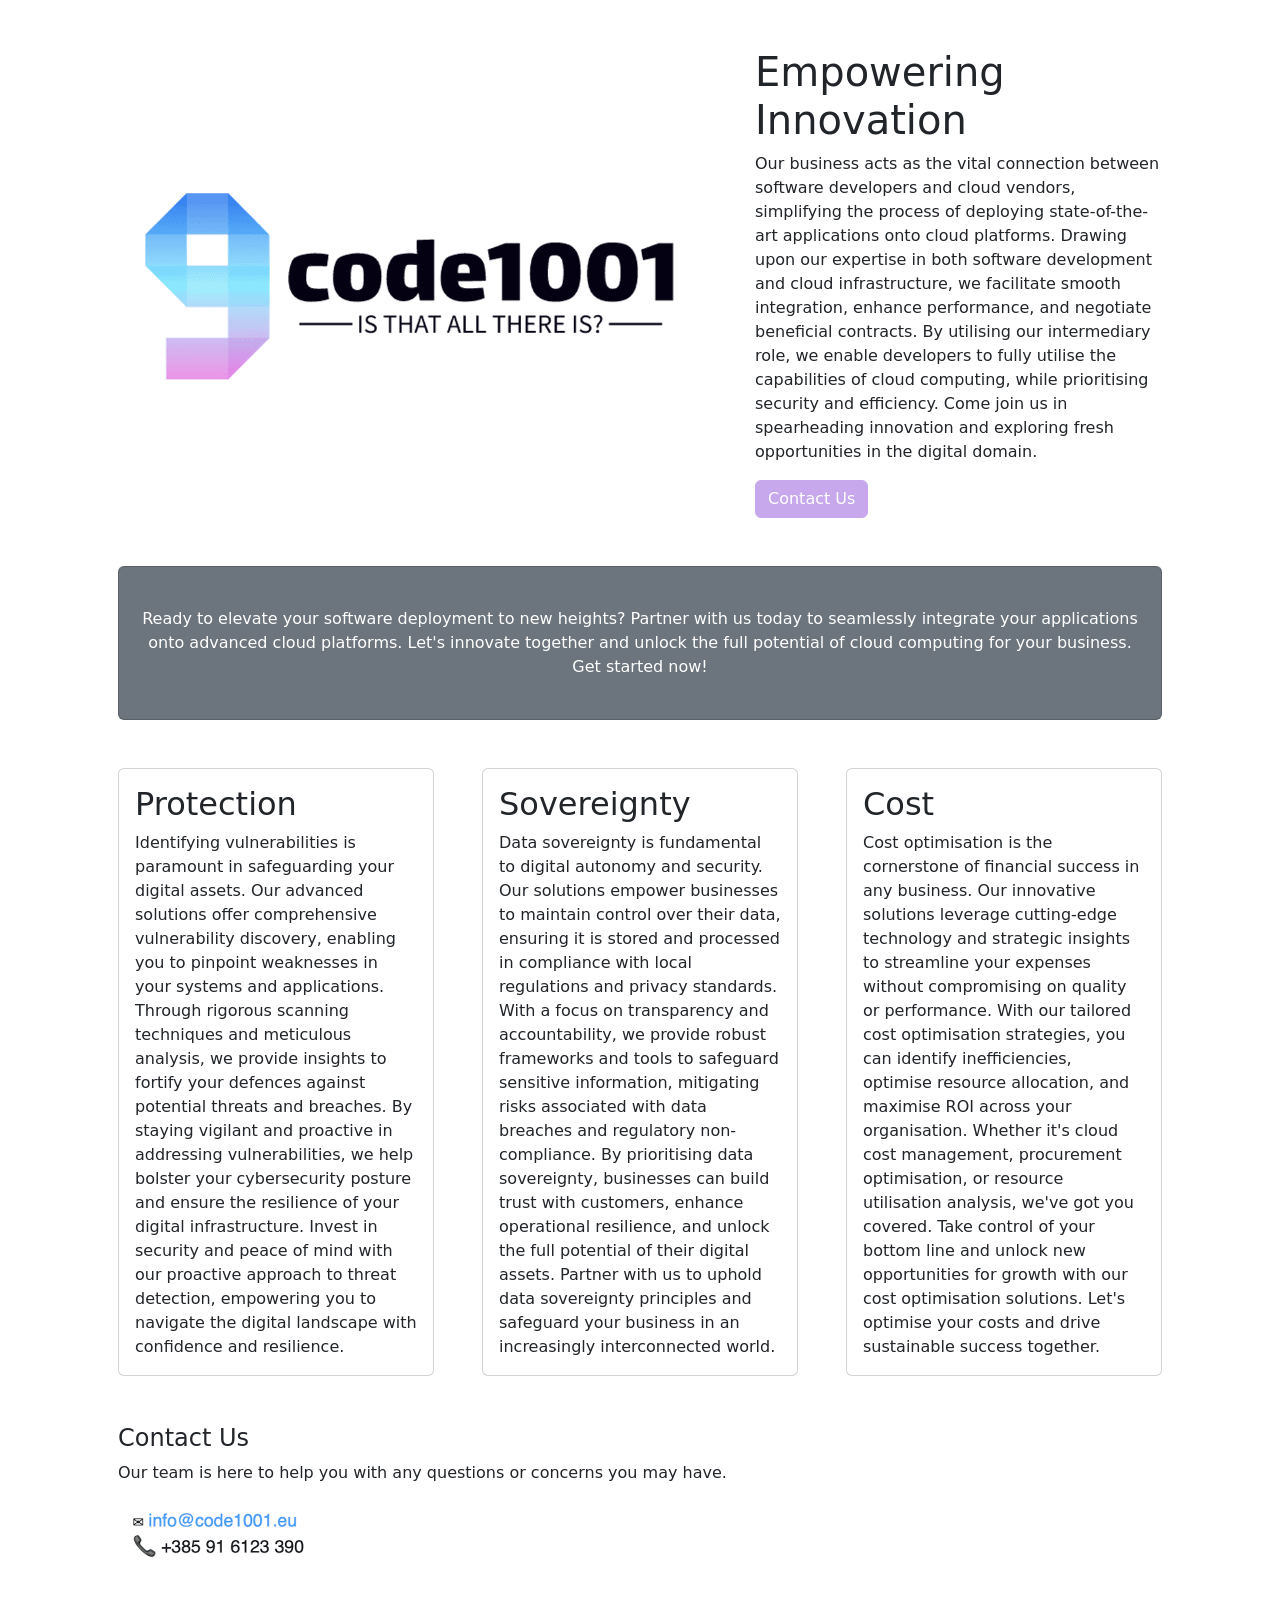
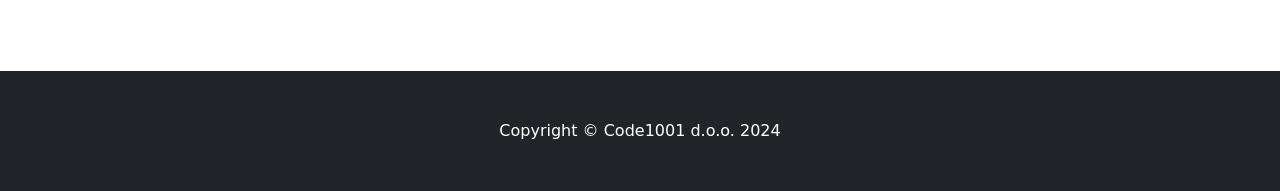
==== public/index.html @ 66493dbf "Initial commit" ====
<!DOCTYPE html>
<html lang="en">

<head>
    <meta charset="utf-8" />
    <meta name="viewport" content="width=device-width, initial-scale=1, shrink-to-fit=no" />
    <meta name="description" content="" />
    <meta name="author" content="" />
    <title>Code1001</title>
    <!-- Favicon-->
    <link rel="icon" type="image/x-icon" href="assets/favicon.ico" />
    <!-- Core theme CSS (includes Bootstrap)-->
    <link href="css/styles.css" rel="stylesheet" />
</head>

<body>
    <!-- Responsive navbar-->
    <!-- <nav class="navbar navbar-expand-lg navbar-dark bg-dark">
        <div class="container px-5">
            <a class="navbar-brand" href="#!">Code1001</a>
            <button class="navbar-toggler" type="button" data-bs-toggle="collapse"
                data-bs-target="#navbarSupportedContent" aria-controls="navbarSupportedContent" aria-expanded="false"
                aria-label="Toggle navigation"><span class="navbar-toggler-icon"></span></button>
            <div class="collapse navbar-collapse" id="navbarSupportedContent">
                <ul class="navbar-nav ms-auto mb-2 mb-lg-0">
                    <li class="nav-item"><a class="nav-link active" aria-current="page" href="#!">Home</a></li>
                    <li class="nav-item"><a class="nav-link" href="#!">About</a></li>
                    <li class="nav-item"><a class="nav-link" href="#!">Contact</a></li>
                    <li class="nav-item"><a class="nav-link" href="#!">Services</a></li>
                </ul>
            </div>
        </div>
    </nav> -->
    <!-- Page Content-->
    <div class="container px-4 px-lg-5">
        <!-- Heading Row-->
        <div class="row gx-4 gx-lg-5 align-items-center my-5">
            <div class="col-lg-7"><img class="img-fluid rounded mb-4 mb-lg-0" src="assets/code1001.png" alt="..." />
            </div>
            <div class="col-lg-5">
                <h1 class="font-weight-light">Empowering Innovation</h1>
                <p>Our business acts as the vital connection between software developers and cloud vendors, simplifying
                    the process of deploying state-of-the-art applications onto cloud platforms. Drawing upon our
                    expertise in both software development and cloud infrastructure, we facilitate smooth integration,
                    enhance performance, and negotiate beneficial contracts. By utilising our intermediary role, we
                    enable developers to fully utilise the capabilities of cloud computing, while prioritising security
                    and efficiency. Come join us in spearheading innovation and exploring fresh opportunities in the
                    digital domain.
                </p>
                <!-- Jump to Contact Section-->
                <a class="btn btn-primary" href="#contact">Contact Us</a>
            </div>
        </div>
        <!-- Call to Action-->
        <div class="card text-white bg-secondary my-5 py-4 text-center">
            <div class="card-body">
                <p class="text-white m-0">Ready to elevate your software deployment to new heights? Partner with us
                    today to seamlessly integrate your applications onto advanced cloud platforms. Let's innovate
                    together and unlock the full potential of cloud computing for your business. Get started now!</p>
            </div>
        </div>
        <!-- Content Row-->
        <div class="row gx-4 gx-lg-5">
            <div class="col-md-4 mb-5">
                <div class="card h-100">
                    <div class="card-body">
                        <h2 class="card-title">Protection</h2>
                        <p class="card-text">Identifying vulnerabilities is paramount in safeguarding your digital
                            assets. Our advanced solutions offer comprehensive vulnerability discovery, enabling you to
                            pinpoint weaknesses in your systems and applications. Through rigorous scanning techniques
                            and meticulous analysis, we provide insights to fortify your defences against potential
                            threats and breaches. By staying vigilant and proactive in addressing vulnerabilities, we
                            help bolster your cybersecurity posture and ensure the resilience of your digital
                            infrastructure. Invest in security and peace of mind with our proactive approach to threat
                            detection, empowering you to navigate the digital landscape with confidence and resilience.
                        </p>
                    </div>
                    <!-- <div class="card-footer"><a class="btn btn-primary btn-sm" href="#!">More Info</a></div> -->
                </div>
            </div>
            <div class="col-md-4 mb-5">
                <div class="card h-100">
                    <div class="card-body">
                        <h2 class="card-title">Sovereignty</h2>
                        <p class="card-text">Data sovereignty is fundamental to digital autonomy and security. Our
                            solutions empower businesses to maintain control over their data, ensuring it is stored and
                            processed in compliance with local regulations and privacy standards. With a focus on
                            transparency and accountability, we provide robust frameworks and tools to safeguard
                            sensitive information, mitigating risks associated with data breaches and regulatory
                            non-compliance. By prioritising data sovereignty, businesses can build trust with customers,
                            enhance operational resilience, and unlock the full potential of their digital assets.
                            Partner with us to uphold data sovereignty principles and safeguard your business in an
                            increasingly interconnected world.</p>
                    </div>
                    <!-- <div class="card-footer"><a class="btn btn-primary btn-sm" href="#!">More Info</a></div> -->
                </div>
            </div>
            <div class="col-md-4 mb-5">
                <div class="card h-100">
                    <div class="card-body">
                        <h2 class="card-title">Cost</h2>
                        <p class="card-text">Cost optimisation is the cornerstone of financial success in any business.
                            Our innovative solutions leverage cutting-edge technology and strategic insights to
                            streamline your expenses without compromising on quality or performance. With our tailored
                            cost optimisation strategies, you can identify inefficiencies, optimise resource allocation,
                            and maximise ROI across your organisation. Whether it's cloud cost management, procurement
                            optimisation, or resource utilisation analysis, we've got you covered. Take control of your
                            bottom line and unlock new opportunities for growth with our cost optimisation solutions.
                            Let's optimise your costs and drive sustainable success together.</p>
                    </div>
                    <!-- <div class="card-footer"><a class="btn btn-primary btn-sm" href="#!">More Info</a></div> -->
                </div>
            </div>
        </div>
    </div>

    <!-- Contact Section-->
    <div class="container px-4 px-lg-5" id="contact">
        <div class="col-lg-10">
            <h4 class="font-weight-light">Contact Us</h4>
            <p>Our team is here to help you with any questions or concerns you may have. </p>
            <!-- <p>
                &#x2709 <a href="mailto:info@code1001.eu"> info@code1001.eu</a><br> &#x1F4DE +385 91 6123 390
            </p> -->
            <!-- insert image -->
            <a href="mailto:info@code1001.eu">
                <img src="assets/contact.png" alt="Code1001" style="width: 200px;">
            </a>
            <!-- <a class="btn btn-primary" href="#!">Call to Action!</a> -->
        </div>
    </div>





    <div style="height: 100px;"></div>

    <!-- Footer-->
    <footer class=" py-5 bg-dark">
        <div class="container px-4 px-lg-5">
            <p class="m-0 text-center text-white">Copyright &copy; Code1001 d.o.o. 2024</p>
        </div>
    </footer>
    <!-- Bootstrap core JS-->
    <script src="https://cdn.jsdelivr.net/npm/bootstrap@5.2.3/dist/js/bootstrap.bundle.min.js"></script>
    <!-- Core theme JS-->
    <script src="js/scripts.js"></script>
</body>

</html>
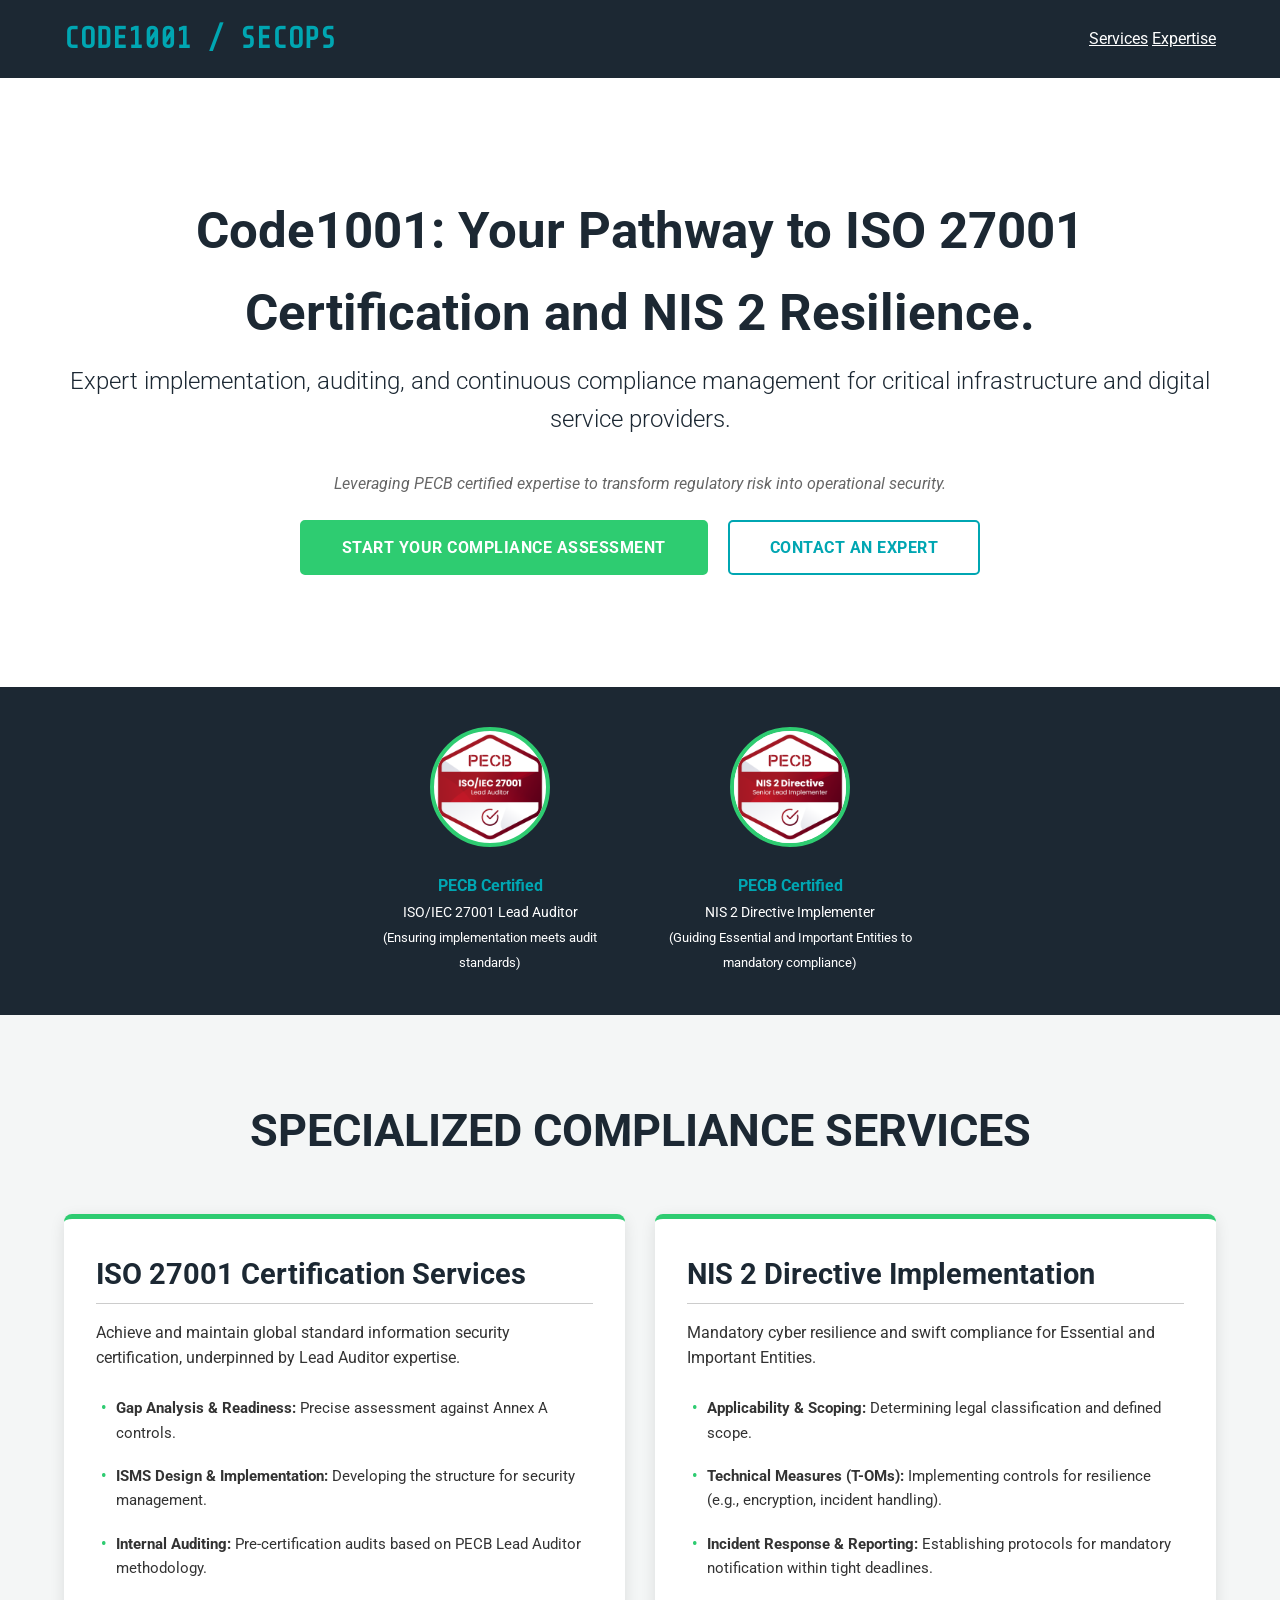
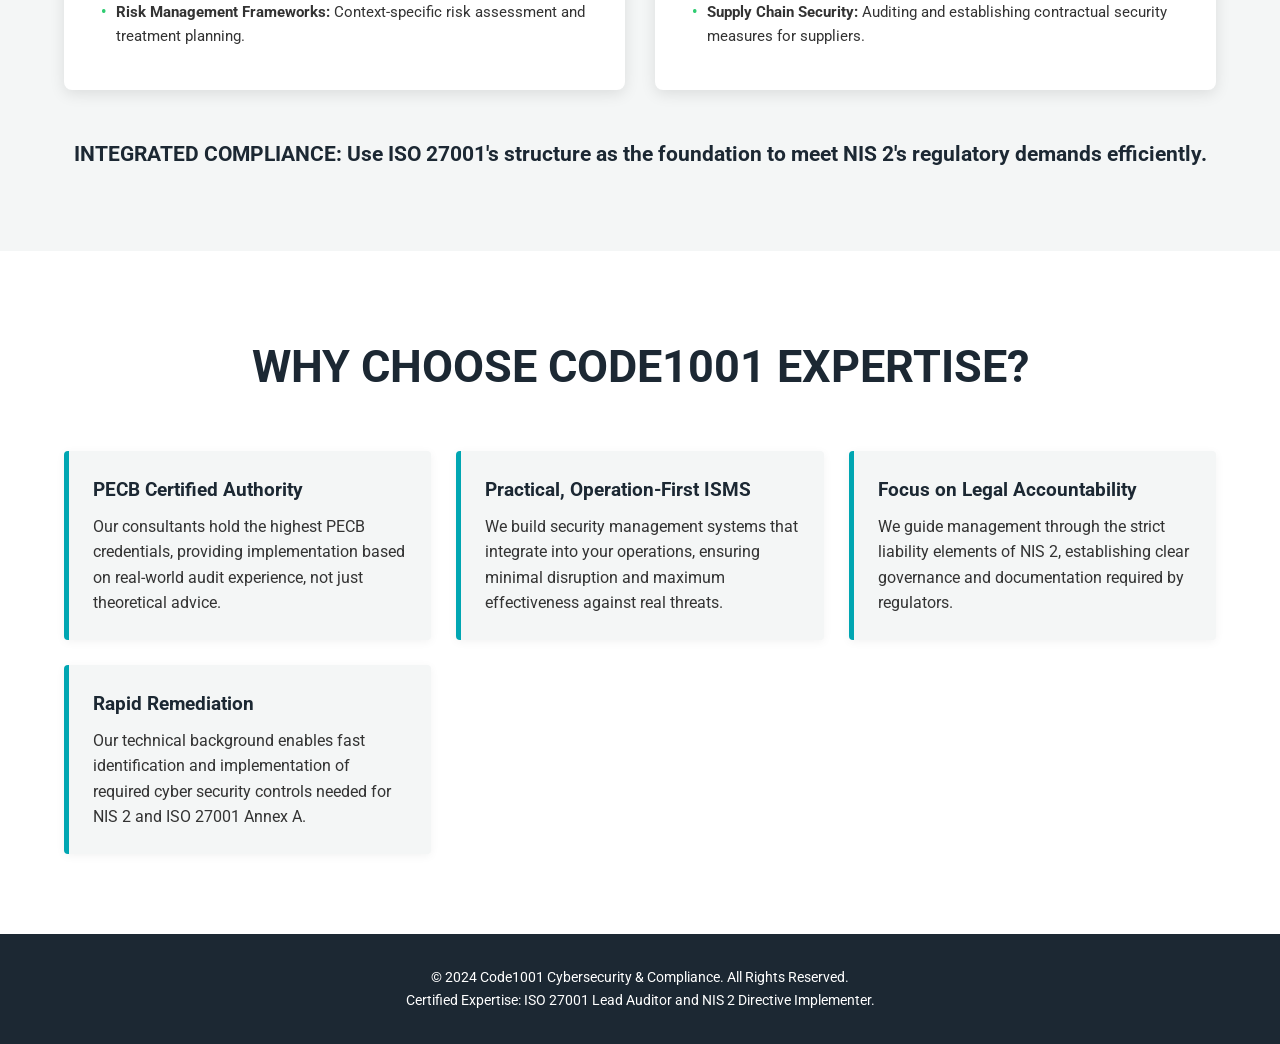
==== commit a6ce167b: "PECB changes here" ====
--- a/public/index.html
+++ b/public/index.html
@@ -1,151 +1,402 @@
 <!DOCTYPE html>
 <html lang="en">
-
 <head>
-    <meta charset="utf-8" />
-    <meta name="viewport" content="width=device-width, initial-scale=1, shrink-to-fit=no" />
-    <meta name="description" content="" />
-    <meta name="author" content="" />
-    <title>Code1001</title>
-    <!-- Favicon-->
-    <link rel="icon" type="image/x-icon" href="assets/favicon.ico" />
-    <!-- Core theme CSS (includes Bootstrap)-->
-    <link href="css/styles.css" rel="stylesheet" />
+    <meta charset="UTF-8">
+    <meta name="viewport" content="width=device-width, initial-scale=1.0">
+    <title>Code1001: ISO 27001 Certification & NIS 2 Resilience Experts</title>
+    <link href="https://fonts.googleapis.com/css2?family=Roboto:wght@300;400;700&family=Share+Tech+Mono&display=swap" rel="stylesheet">
+    <!-- Embedded CSS for single-page deployment -->
+    <style>
+        /* --- VISUALS BASED ON CODE1001 ASSUMED AESTHETIC --- */
+        :root {
+            --brand-primary: #1C2833;   /* Dark Slate/Header/Footer */
+            --brand-secondary: #00A6B2; /* Vibrant Cyan (Tech Accent/Links) */
+            --compliance-accent: #2ECC71; /* Strong Green (Trust/Compliance CTAs) */
+            --text-color: #333;
+            --dark-text: #1C2833;
+            --light-bg: #F4F6F6; /* Very light gray */
+            --white: #ffffff;
+        }
+
+        * {
+            margin: 0;
+            padding: 0;
+            box-sizing: border-box;
+        }
+
+        body {
+            font-family: 'Roboto', sans-serif;
+            line-height: 1.6;
+            color: var(--text-color);
+            background-color: var(--white);
+        }
+
+        .container {
+            width: 90%;
+            max-width: 1200px;
+            margin: 0 auto;
+        }
+
+        /* --- Header/Navigation (Dark Tech Look) --- */
+        header {
+            background: var(--brand-primary);
+            color: var(--white);
+            padding: 1rem 0;
+            box-shadow: 0 2px 5px rgba(0, 0, 0, 0.2);
+        }
+
+        header .container {
+            display: flex;
+            justify-content: space-between;
+            align-items: center;
+        }
+
+        .logo {
+            font-family: 'Share Tech Mono', monospace; /* Tech Monospace Font */
+            font-size: 1.8rem;
+            font-weight: 700;
+            color: var(--brand-secondary); /* Cyan Logo */
+            text-decoration: none;
+            text-transform: uppercase;
+        }
+        
+        header nav a {
+            color: var(--white) !important;
+            transition: color 0.3s;
+        }
+        header nav a:hover {
+            color: var(--brand-secondary) !important;
+        }
+
+        /* --- Hero Section --- */
+        #hero {
+            padding: 7rem 0;
+            background: var(--white);
+            text-align: center;
+        }
+
+        #hero h1 {
+            font-size: 3.2rem;
+            color: var(--dark-text);
+            margin-bottom: 0.5rem;
+        }
+
+        #hero p.subtitle {
+            font-size: 1.5rem;
+            color: var(--brand-primary);
+            margin-bottom: 2rem;
+            font-weight: 300;
+        }
+
+        .cta-group a {
+            display: inline-block;
+            padding: 0.8rem 2.5rem;
+            margin: 0 0.5rem;
+            border-radius: 5px;
+            text-decoration: none;
+            font-weight: 700;
+            text-transform: uppercase;
+            letter-spacing: 0.5px;
+            transition: background-color 0.3s;
+        }
+
+        /* Use Compliance Accent for Primary CTA */
+        .cta-primary {
+            background: var(--compliance-accent);
+            color: var(--white);
+            border: 2px solid var(--compliance-accent);
+        }
+        .cta-primary:hover {
+            background: #25a05b;
+        }
+
+        /* Use Brand Secondary for Secondary CTA */
+        .cta-secondary {
+            background: none;
+            color: var(--brand-secondary);
+            border: 2px solid var(--brand-secondary);
+        }
+        .cta-secondary:hover {
+            background: var(--brand-secondary);
+            color: var(--white);
+        }
+
+        /* --- Badge Credibility Bar (Retained Dark Background) --- */
+        .credibility-bar {
+            background: var(--brand-primary);
+            padding: 2.5rem 0;
+            text-align: center;
+        }
+        .badge-list {
+            display: flex;
+            justify-content: center;
+            gap: 50px;
+            flex-wrap: wrap;
+        }
+        .badge-item {
+            text-align: center;
+            color: var(--white);
+            max-width: 250px;
+        }
+        .badge-item img {
+            width: 120px;
+            height: 120px;
+            background: var(--white);
+            border-radius: 50%;
+            margin-bottom: 10px;
+            object-fit: contain;
+            /* Border uses Compliance Accent */
+            border: 4px solid var(--compliance-accent); 
+        }
+        .badge-item strong {
+            display: block;
+            margin-top: 0.5rem;
+            font-size: 1rem;
+            color: var(--brand-secondary); /* Cyan Text */
+        }
+        .badge-item p {
+            font-size: 0.85rem;
+            margin-top: 0.2rem;
+        }
+
+        /* --- Services Section --- */
+        #services {
+            padding: 5rem 0;
+            background: var(--light-bg);
+        }
+
+        .section-title {
+            text-align: center;
+            font-size: 2.8rem;
+            color: var(--brand-primary);
+            margin-bottom: 3rem;
+            text-transform: uppercase;
+        }
+
+        .service-pillars {
+            display: flex;
+            gap: 30px;
+            justify-content: center;
+            flex-wrap: wrap;
+        }
+
+        .pillar {
+            flex: 1;
+            min-width: 300px;
+            background: var(--white);
+            padding: 2rem;
+            border-radius: 8px;
+            border-top: 5px solid var(--compliance-accent);
+            box-shadow: 0 4px 15px rgba(0, 0, 0, 0.1);
+            transition: box-shadow 0.3s;
+        }
+        .pillar:hover {
+            box-shadow: 0 8px 25px rgba(0, 0, 0, 0.15);
+        }
+
+        .pillar h3 {
+            color: var(--brand-primary);
+            font-size: 1.8rem;
+            margin-bottom: 1rem;
+            padding-bottom: 5px;
+            border-bottom: 1px solid #ccc;
+        }
+
+        .pillar ul {
+            list-style: none;
+            padding-left: 0;
+        }
+        .pillar ul li {
+            padding: 0.6rem 0;
+            font-size: 0.95rem;
+            position: relative;
+            padding-left: 20px;
+        }
+        .pillar ul li::before {
+            content: "•";
+            color: var(--compliance-accent);
+            font-weight: bold;
+            display: inline-block;
+            width: 1em;
+            margin-left: -1em;
+        }
+        
+        /* --- Why Us Section --- */
+        #why-us {
+            background: var(--white);
+            padding: 5rem 0;
+            text-align: center;
+        }
+        .advantage-grid {
+            display: grid;
+            grid-template-columns: repeat(auto-fit, minmax(280px, 1fr));
+            gap: 25px;
+            margin-top: 2rem;
+        }
+        .advantage-item {
+            background: var(--light-bg);
+            padding: 1.5rem;
+            border-left: 5px solid var(--brand-secondary);
+            text-align: left;
+            border-radius: 4px;
+            box-shadow: 0 2px 10px rgba(0, 0, 0, 0.05);
+        }
+        .advantage-item h4 {
+            color: var(--brand-primary);
+            margin-bottom: 0.5rem;
+            font-size: 1.2rem;
+        }
+        
+        /* --- Footer --- */
+        footer {
+            background: var(--brand-primary);
+            color: var(--white);
+            padding: 2rem 0;
+            text-align: center;
+            font-size: 0.9rem;
+        }
+        footer a {
+            color: var(--brand-secondary);
+            text-decoration: none;
+        }
+
+        /* --- Responsiveness --- */
+        @media (max-width: 768px) {
+            #hero h1 {
+                font-size: 2.5rem;
+            }
+            #hero p.subtitle {
+                font-size: 1.2rem;
+            }
+            .service-pillars {
+                flex-direction: column;
+            }
+            .cta-group a {
+                display: block;
+                margin: 0.75rem 0;
+            }
+            .section-title {
+                font-size: 2rem;
+            }
+        }
+    </style>
 </head>
-
 <body>
-    <!-- Responsive navbar-->
-    <!-- <nav class="navbar navbar-expand-lg navbar-dark bg-dark">
-        <div class="container px-5">
-            <a class="navbar-brand" href="#!">Code1001</a>
-            <button class="navbar-toggler" type="button" data-bs-toggle="collapse"
-                data-bs-target="#navbarSupportedContent" aria-controls="navbarSupportedContent" aria-expanded="false"
-                aria-label="Toggle navigation"><span class="navbar-toggler-icon"></span></button>
-            <div class="collapse navbar-collapse" id="navbarSupportedContent">
-                <ul class="navbar-nav ms-auto mb-2 mb-lg-0">
-                    <li class="nav-item"><a class="nav-link active" aria-current="page" href="#!">Home</a></li>
-                    <li class="nav-item"><a class="nav-link" href="#!">About</a></li>
-                    <li class="nav-item"><a class="nav-link" href="#!">Contact</a></li>
-                    <li class="nav-item"><a class="nav-link" href="#!">Services</a></li>
-                </ul>
+
+    <header>
+        <div class="container">
+            <!-- Stylized Text Logo for Tech Aesthetic -->
+            <a href="#" class="logo">Code1001 / SecOps</a>
+            <nav>
+                <a href="#services">Services</a>
+                <a href="#why-us">Expertise</a>
+            </nav>
+        </div>
+    </header>
+
+    <section id="hero">
+        <div class="container">
+            <h1>Code1001: Your Pathway to ISO 27001 Certification and NIS 2 Resilience.</h1>
+            <p class="subtitle">Expert implementation, auditing, and continuous compliance management for critical infrastructure and digital service providers.</p>
+            
+            <p style="margin-bottom: 1.5rem; font-style: italic; color: #666;">Leveraging PECB certified expertise to transform regulatory risk into operational security.</p>
+
+            <div class="cta-group">
+                <a href="mailto:info@code1001.eu?subject=ISO%2027001%20Consultation" class="cta-primary">Start Your Compliance Assessment</a>
+                <a href="tel:+123456789" class="cta-secondary">Contact an Expert</a>
             </div>
         </div>
-    </nav> -->
-    <!-- Page Content-->
-    <div class="container px-4 px-lg-5">
-        <!-- Heading Row-->
-        <div class="row gx-4 gx-lg-5 align-items-center my-5">
-            <div class="col-lg-7"><img class="img-fluid rounded mb-4 mb-lg-0" src="assets/code1001.png" alt="..." />
+    </section>
+
+    <!-- PECB Credibility Bar -->
+    <section class="credibility-bar">
+        <div class="container">
+            <div class="badge-list">
+                <div class="badge-item">
+                    <img src="assets/badge-iso27001.png" alt="PECB ISO 27001 Lead Auditor Badge Placeholder">
+                    <strong>PECB Certified</strong>
+                    <p>ISO/IEC 27001 Lead Auditor</p>
+                    <small>(Ensuring implementation meets audit standards)</small>
+                </div>
+                <div class="badge-item">
+                    <img src="assets/badge-nis2.png" alt="PECB NIS 2 Directive Implementer Badge Placeholder">
+                    <strong>PECB Certified</strong>
+                    <p>NIS 2 Directive Implementer</p>
+                    <small>(Guiding Essential and Important Entities to mandatory compliance)</small>
+                </div>
             </div>
-            <div class="col-lg-5">
-                <h1 class="font-weight-light">Empowering Innovation</h1>
-                <p>Our business acts as the vital connection between software developers and cloud vendors, simplifying
-                    the process of deploying state-of-the-art applications onto cloud platforms. Drawing upon our
-                    expertise in both software development and cloud infrastructure, we facilitate smooth integration,
-                    enhance performance, and negotiate beneficial contracts. By utilising our intermediary role, we
-                    enable developers to fully utilise the capabilities of cloud computing, while prioritising security
-                    and efficiency. Come join us in spearheading innovation and exploring fresh opportunities in the
-                    digital domain.
-                </p>
-                <!-- Jump to Contact Section-->
-                <a class="btn btn-primary" href="#contact">Contact Us</a>
+        </div>
+    </section>
+
+    <!-- Core Services -->
+    <section id="services">
+        <div class="container">
+            <h2 class="section-title">Specialized Compliance Services</h2>
+            
+            <div class="service-pillars">
+                
+                <!-- Pillar 1: ISO 27001 -->
+                <div class="pillar iso27001-pillar">
+                    <h3>ISO 27001 Certification Services</h3>
+                    <p style="margin-bottom: 1rem;">Achieve and maintain global standard information security certification, underpinned by Lead Auditor expertise.</p>
+                    <ul>
+                        <li><strong>Gap Analysis & Readiness:</strong> Precise assessment against Annex A controls.</li>
+                        <li><strong>ISMS Design & Implementation:</strong> Developing the structure for security management.</li>
+                        <li><strong>Internal Auditing:</strong> Pre-certification audits based on PECB Lead Auditor methodology.</li>
+                        <li><strong>Risk Management Frameworks:</strong> Context-specific risk assessment and treatment planning.</li>
+                    </ul>
+                </div>
+                
+                <!-- Pillar 2: NIS 2 Directive -->
+                <div class="pillar nis2-pillar">
+                    <h3>NIS 2 Directive Implementation</h3>
+                    <p style="margin-bottom: 1rem;">Mandatory cyber resilience and swift compliance for Essential and Important Entities.</p>
+                    <ul>
+                        <li><strong>Applicability & Scoping:</strong> Determining legal classification and defined scope.</li>
+                        <li><strong>Technical Measures (T-OMs):</strong> Implementing controls for resilience (e.g., encryption, incident handling).</li>
+                        <li><strong>Incident Response & Reporting:</strong> Establishing protocols for mandatory notification within tight deadlines.</li>
+                        <li><strong>Supply Chain Security:</strong> Auditing and establishing contractual security measures for suppliers.</li>
+                    </ul>
+                </div>
             </div>
-        </div>
-        <!-- Call to Action-->
-        <div class="card text-white bg-secondary my-5 py-4 text-center">
-            <div class="card-body">
-                <p class="text-white m-0">Ready to elevate your software deployment to new heights? Partner with us
-                    today to seamlessly integrate your applications onto advanced cloud platforms. Let's innovate
-                    together and unlock the full potential of cloud computing for your business. Get started now!</p>
+            
+            <div style="text-align: center; margin-top: 3rem;">
+                <p style="font-size: 1.3rem; font-weight: 700; color: var(--brand-primary);">INTEGRATED COMPLIANCE: Use ISO 27001's structure as the foundation to meet NIS 2's regulatory demands efficiently.</p>
             </div>
         </div>
-        <!-- Content Row-->
-        <div class="row gx-4 gx-lg-5">
-            <div class="col-md-4 mb-5">
-                <div class="card h-100">
-                    <div class="card-body">
-                        <h2 class="card-title">Protection</h2>
-                        <p class="card-text">Identifying vulnerabilities is paramount in safeguarding your digital
-                            assets. Our advanced solutions offer comprehensive vulnerability discovery, enabling you to
-                            pinpoint weaknesses in your systems and applications. Through rigorous scanning techniques
-                            and meticulous analysis, we provide insights to fortify your defences against potential
-                            threats and breaches. By staying vigilant and proactive in addressing vulnerabilities, we
-                            help bolster your cybersecurity posture and ensure the resilience of your digital
-                            infrastructure. Invest in security and peace of mind with our proactive approach to threat
-                            detection, empowering you to navigate the digital landscape with confidence and resilience.
-                        </p>
-                    </div>
-                    <!-- <div class="card-footer"><a class="btn btn-primary btn-sm" href="#!">More Info</a></div> -->
+    </section>
+
+    <!-- Why Code1001 / Expertise -->
+    <section id="why-us">
+        <div class="container">
+            <h2 class="section-title">Why Choose Code1001 Expertise?</h2>
+            <div class="advantage-grid">
+                <div class="advantage-item">
+                    <h4>PECB Certified Authority</h4>
+                    <p>Our consultants hold the highest PECB credentials, providing implementation based on real-world audit experience, not just theoretical advice.</p>
+                </div>
+                <div class="advantage-item">
+                    <h4>Practical, Operation-First ISMS</h4>
+                    <p>We build security management systems that integrate into your operations, ensuring minimal disruption and maximum effectiveness against real threats.</p>
+                </div>
+                <div class="advantage-item">
+                    <h4>Focus on Legal Accountability</h4>
+                    <p>We guide management through the strict liability elements of NIS 2, establishing clear governance and documentation required by regulators.</p>
+                </div>
+                <div class="advantage-item">
+                    <h4>Rapid Remediation</h4>
+                    <p>Our technical background enables fast identification and implementation of required cyber security controls needed for NIS 2 and ISO 27001 Annex A.</p>
                 </div>
             </div>
-            <div class="col-md-4 mb-5">
-                <div class="card h-100">
-                    <div class="card-body">
-                        <h2 class="card-title">Sovereignty</h2>
-                        <p class="card-text">Data sovereignty is fundamental to digital autonomy and security. Our
-                            solutions empower businesses to maintain control over their data, ensuring it is stored and
-                            processed in compliance with local regulations and privacy standards. With a focus on
-                            transparency and accountability, we provide robust frameworks and tools to safeguard
-                            sensitive information, mitigating risks associated with data breaches and regulatory
-                            non-compliance. By prioritising data sovereignty, businesses can build trust with customers,
-                            enhance operational resilience, and unlock the full potential of their digital assets.
-                            Partner with us to uphold data sovereignty principles and safeguard your business in an
-                            increasingly interconnected world.</p>
-                    </div>
-                    <!-- <div class="card-footer"><a class="btn btn-primary btn-sm" href="#!">More Info</a></div> -->
-                </div>
-            </div>
-            <div class="col-md-4 mb-5">
-                <div class="card h-100">
-                    <div class="card-body">
-                        <h2 class="card-title">Cost</h2>
-                        <p class="card-text">Cost optimisation is the cornerstone of financial success in any business.
-                            Our innovative solutions leverage cutting-edge technology and strategic insights to
-                            streamline your expenses without compromising on quality or performance. With our tailored
-                            cost optimisation strategies, you can identify inefficiencies, optimise resource allocation,
-                            and maximise ROI across your organisation. Whether it's cloud cost management, procurement
-                            optimisation, or resource utilisation analysis, we've got you covered. Take control of your
-                            bottom line and unlock new opportunities for growth with our cost optimisation solutions.
-                            Let's optimise your costs and drive sustainable success together.</p>
-                    </div>
-                    <!-- <div class="card-footer"><a class="btn btn-primary btn-sm" href="#!">More Info</a></div> -->
-                </div>
-            </div>
-        </div>
-    </div>
-
-    <!-- Contact Section-->
-    <div class="container px-4 px-lg-5" id="contact">
-        <div class="col-lg-10">
-            <h4 class="font-weight-light">Contact Us</h4>
-            <p>Our team is here to help you with any questions or concerns you may have. </p>
-            <!-- <p>
-                &#x2709 <a href="mailto:info@code1001.eu"> info@code1001.eu</a><br> &#x1F4DE +385 91 6123 390
-            </p> -->
-            <!-- insert image -->
-            <a href="mailto:info@code1001.eu">
-                <img src="assets/contact.png" alt="Code1001" style="width: 200px;">
-            </a>
-            <!-- <a class="btn btn-primary" href="#!">Call to Action!</a> -->
-        </div>
-    </div>
-
-
-
-
-
-    <div style="height: 100px;"></div>
-
-    <!-- Footer-->
-    <footer class=" py-5 bg-dark">
-        <div class="container px-4 px-lg-5">
-            <p class="m-0 text-center text-white">Copyright &copy; Code1001 d.o.o. 2024</p>
+        </div>
+    </section>
+
+    <footer>
+        <div class="container">
+            <p>&copy; 2024 Code1001 Cybersecurity & Compliance. All Rights Reserved.</p>
+            <p>Certified Expertise: ISO 27001 Lead Auditor and NIS 2 Directive Implementer.</p>
         </div>
     </footer>
-    <!-- Bootstrap core JS-->
-    <script src="https://cdn.jsdelivr.net/npm/bootstrap@5.2.3/dist/js/bootstrap.bundle.min.js"></script>
-    <!-- Core theme JS-->
-    <script src="js/scripts.js"></script>
+
 </body>
-
 </html>
